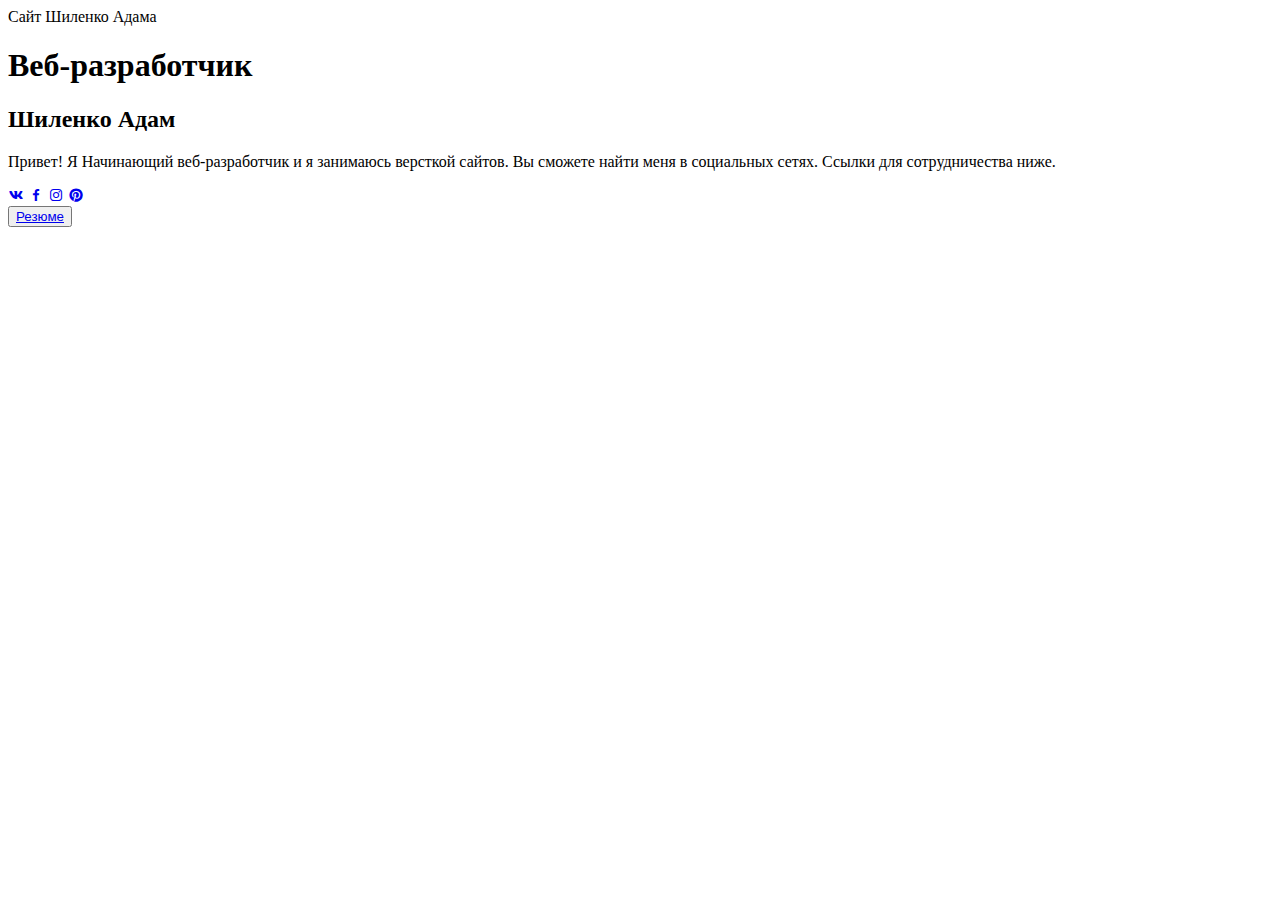
==== index.html @ f856c776 "Add files via upload" ====
<!DOCTYPE html>
<html lang="en">

<head>
    <meta charset="UTF-8">
    <meta name="viewport" 
    content="width=device-width, initial-scale=1.0">
    <link rel="preconnect" href="https://fonts.googleapis.com">
    <link rel="preconnect" href="https://fonts.gstatic.com" crossorigin>
    <link href="https://fonts.googleapis.com/css2?family=Poppins:wght@400;500;800&family=Tinos:ital,wght@0,400;0,700;1,400;1,700&display=swap" rel="stylesheet">
    <link rel="stylesheet" href="https://cdn.jsdelivr.net/npm/boxicons@latest/css/boxicons.min.css">
    <link rel="stylesheet" href="css/style.css">
    <title>Резюме</title>
</head>

<body>

    <header class="header">
        <span class="logo">Сайт Шиленко Адама</span>
      </header>
      <main>
      <div class="hero">
        <div class="container hero__container">
          <div class="hero__about">
            <h1 class="hero__title">Веб-разработчик</h1>
            <h2 class="hero__subtitle">Шиленко Адам</h2>
            <p class="hero__description">
                Привет! Я Начинающий веб-разработчик и я занимаюсь версткой сайтов. Вы сможете найти меня в социальных сетях. Ссылки для сотрудничества ниже.
            </p>
    
    
            <div class="hero__links">
              <a class="hero__link" href="https://vk.com/poppingp1lls" target="_blank"><i class='bx bxl-vk'></i></a>
              <a class="hero__link" href="#"><i class='bx bxl-facebook'></i></a>
              <a class="hero__link" href="#"><i class='bx bxl-instagram'></i></a>
              <a class="hero__link" href="#"><i class='bx bxl-pinterest'></i></a>
            </div>

            <div class="container">
                <button class="btn">
                <a href="resume.html">Резюме</a>
                </button>
            </div>
    
    
          </div>
    
          <div class="hero__box">
            <img class="hero__box-img" src="img/img.png" alt="">
          </div>
    
        </div>
    
      </div>
    </main>
</body>
</html>
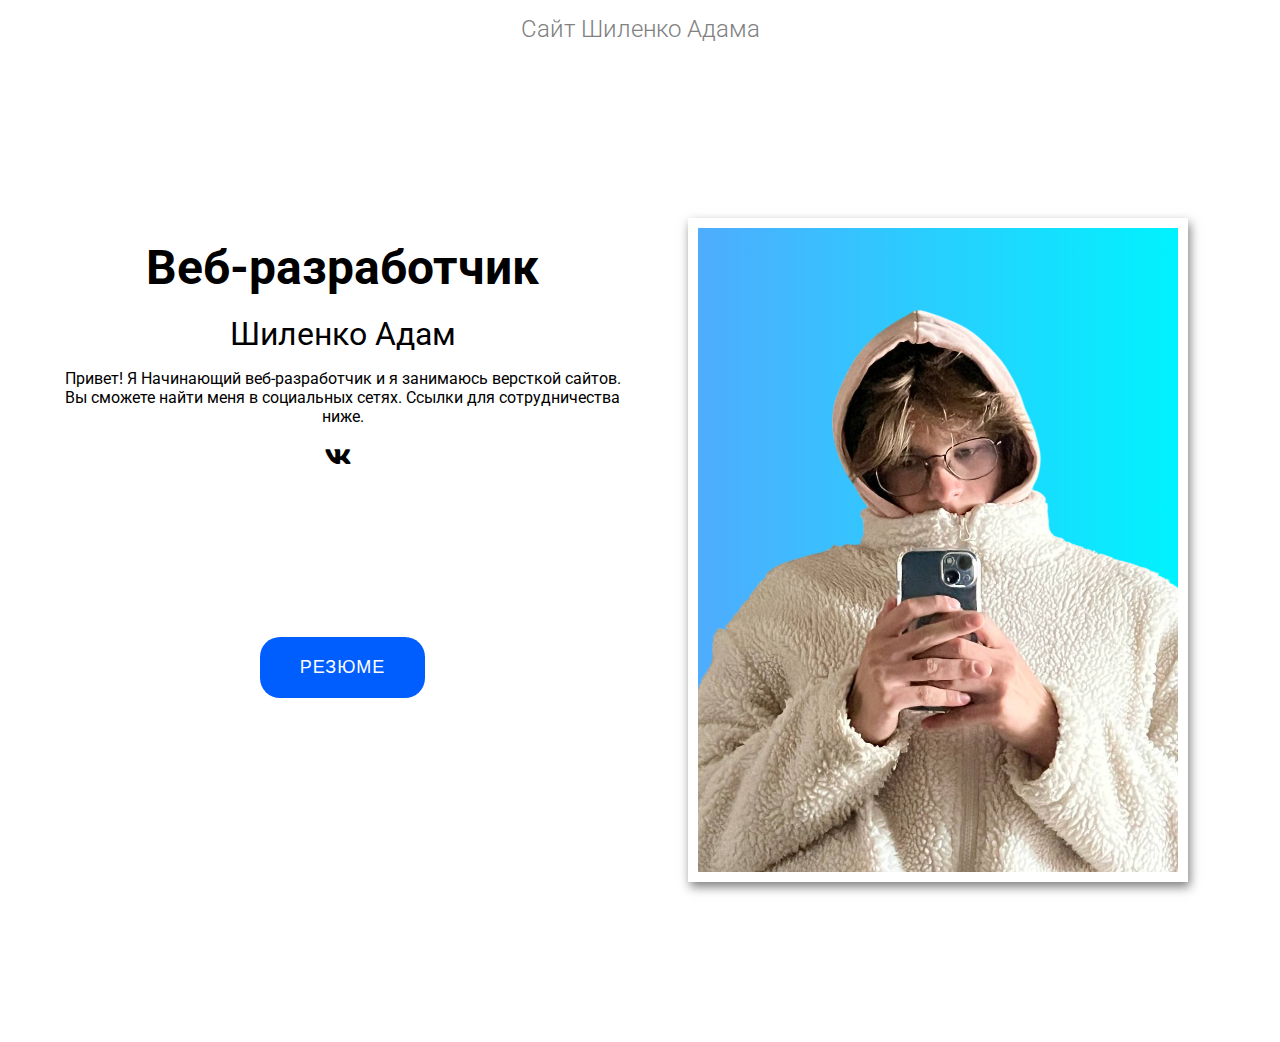
==== commit e85e352b: "Add files via upload" ====
--- a/index.html
+++ b/index.html
@@ -31,9 +31,6 @@
     
             <div class="hero__links">
               <a class="hero__link" href="https://vk.com/poppingp1lls" target="_blank"><i class='bx bxl-vk'></i></a>
-              <a class="hero__link" href="#"><i class='bx bxl-facebook'></i></a>
-              <a class="hero__link" href="#"><i class='bx bxl-instagram'></i></a>
-              <a class="hero__link" href="#"><i class='bx bxl-pinterest'></i></a>
             </div>
 
             <div class="container">
--- a/css/style.css
+++ b/css/style.css
@@ -0,0 +1,181 @@
+@import url('https://fonts.googleapis.com/css2?family=Poppins:wght@400;500;800&family=Roboto:ital,wght@0,100;0,300;0,400;0,500;0,700;0,900;1,100;1,300;1,400;1,500;1,700;1,900&family=Tinos:ital,wght@0,400;0,700;1,400;1,700&display=swap');
+
+*,
+::before,
+::after {
+  box-sizing: border-box;
+}
+
+body {
+  margin: 0;
+  font-family: "Roboto", sans-serif;
+  background-color:#fff ;
+}
+
+img {
+  width: 100%;
+  height: 100%;
+}
+
+h1,
+h2,
+h3 {
+  margin: 0;
+}
+
+
+.header {
+  width: 100%;
+  padding: 15px 0;
+
+
+  display: flex;
+  justify-content: center;
+  align-items: center;
+
+  font-size: 24px;
+  font-weight: 300;
+  color: gray;
+}
+
+.hero {
+  min-height: 100vh;
+  display: flex;
+  justify-content: center;
+  align-items: center;
+}
+
+.container {
+  max-width: 1230px;
+  width: 100%;
+  margin: 0 auto;
+  padding: 0 15px;
+}
+
+.hero__container {
+  display: grid;
+  grid-template-columns: repeat(auto-fit, minmax( 290px,1fr));
+  grid-gap: 20px;
+}
+
+
+.hero__about {
+  display: flex;
+  flex-direction: column;
+  justify-content: center;
+
+}
+
+.hero__title {
+  font-size: 48px;
+  line-height: 1.1;
+
+  margin-bottom: 20px;
+}
+
+.hero__prof {
+  color: #4facfe;
+  white-space: nowrap;
+}
+
+.hero__subtitle {
+  font-size: 32px;
+  font-weight: 400;
+}
+
+.hero__links {
+  display: flex;
+  justify-content: center;
+}
+
+.container {
+max-width: 1200px;
+padding: 160px 15px;
+margin: 0 auto;
+text-align: center;
+}
+
+.btn {
+    background-color: rgb(0,94,255);
+    color: white;
+    padding: 20px 40px;
+    border: none;
+    outline: none;
+    cursor: pointer;
+    font-size: 18px;
+    letter-spacing: 1px;
+    border-radius: 20px;
+    text-transform: uppercase;
+    transition: transform .5s;
+    text-decoration: none;
+}
+
+.btn a {
+  text-decoration: none;
+  color:white;
+}
+
+.btn:hover {
+    transform: scale(1.03);
+}
+
+.btn:active {
+    transform: scale(0.97);
+}
+
+.hero__link {
+  margin-right: 10px;
+
+  font-size: 30px;
+  color: #000;
+}
+
+.hero__link:hover {
+  color: #4facfe;
+}
+
+
+.hero__box {
+  max-width: 500px;
+  justify-self: center;
+  overflow: hidden;
+  border: 10px solid #fff;
+
+  background-image: linear-gradient(to right, #4facfe 0%, #00f2fe 100%);
+
+  animation: ava-animate 5s infinite alternate;
+  box-shadow: 2px 5px 10px rgba(0, 0, 0, .5);
+}
+
+.hero__box-img {
+    animation: ava-bg 3s infinite alternate;
+}
+
+@keyframes ava-animate {
+    0%{
+        border-radius: 68% 32% 52% 48% / 32% 67% 33% 68%;
+    }
+
+    40%{
+        border-radius: 79% 21% 75% 25% / 16% 83% 17% 84%;
+    }
+
+    60%{
+        border-radius: 51% 49% 60% 40% / 61% 24% 76% 39% ;
+    }
+    100%{
+        border-radius: 50% 50% 26% 74% / 15% 63% 37% 85%;
+    }
+}
+
+@keyframes ava-bg {
+    from{
+        backdrop-filter: hue-rotate(0);
+    }
+
+    to{
+        backdrop-filter: hue-rotate(90deg);
+    }
+}
+
+
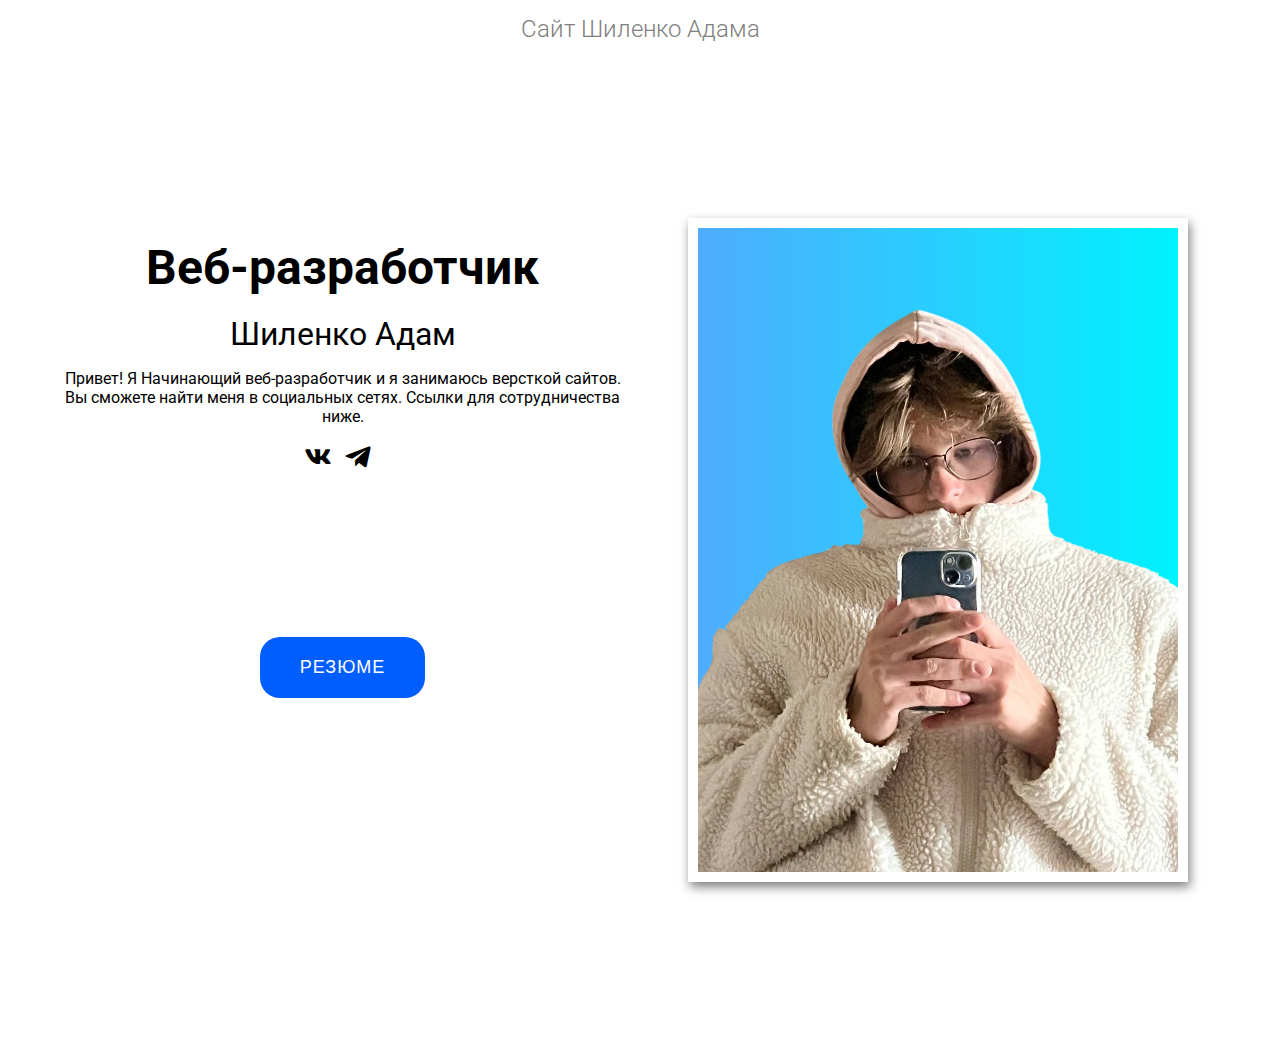
==== commit b6acc0e9: "Add files via upload" ====
--- a/index.html
+++ b/index.html
@@ -31,6 +31,7 @@
     
             <div class="hero__links">
               <a class="hero__link" href="https://vk.com/poppingp1lls" target="_blank"><i class='bx bxl-vk'></i></a>
+              <a class="hero__link" href="https://t.me/Adam08361" target="_blank"><i class='bx bxl-telegram'></i></a>
             </div>
 
             <div class="container">
